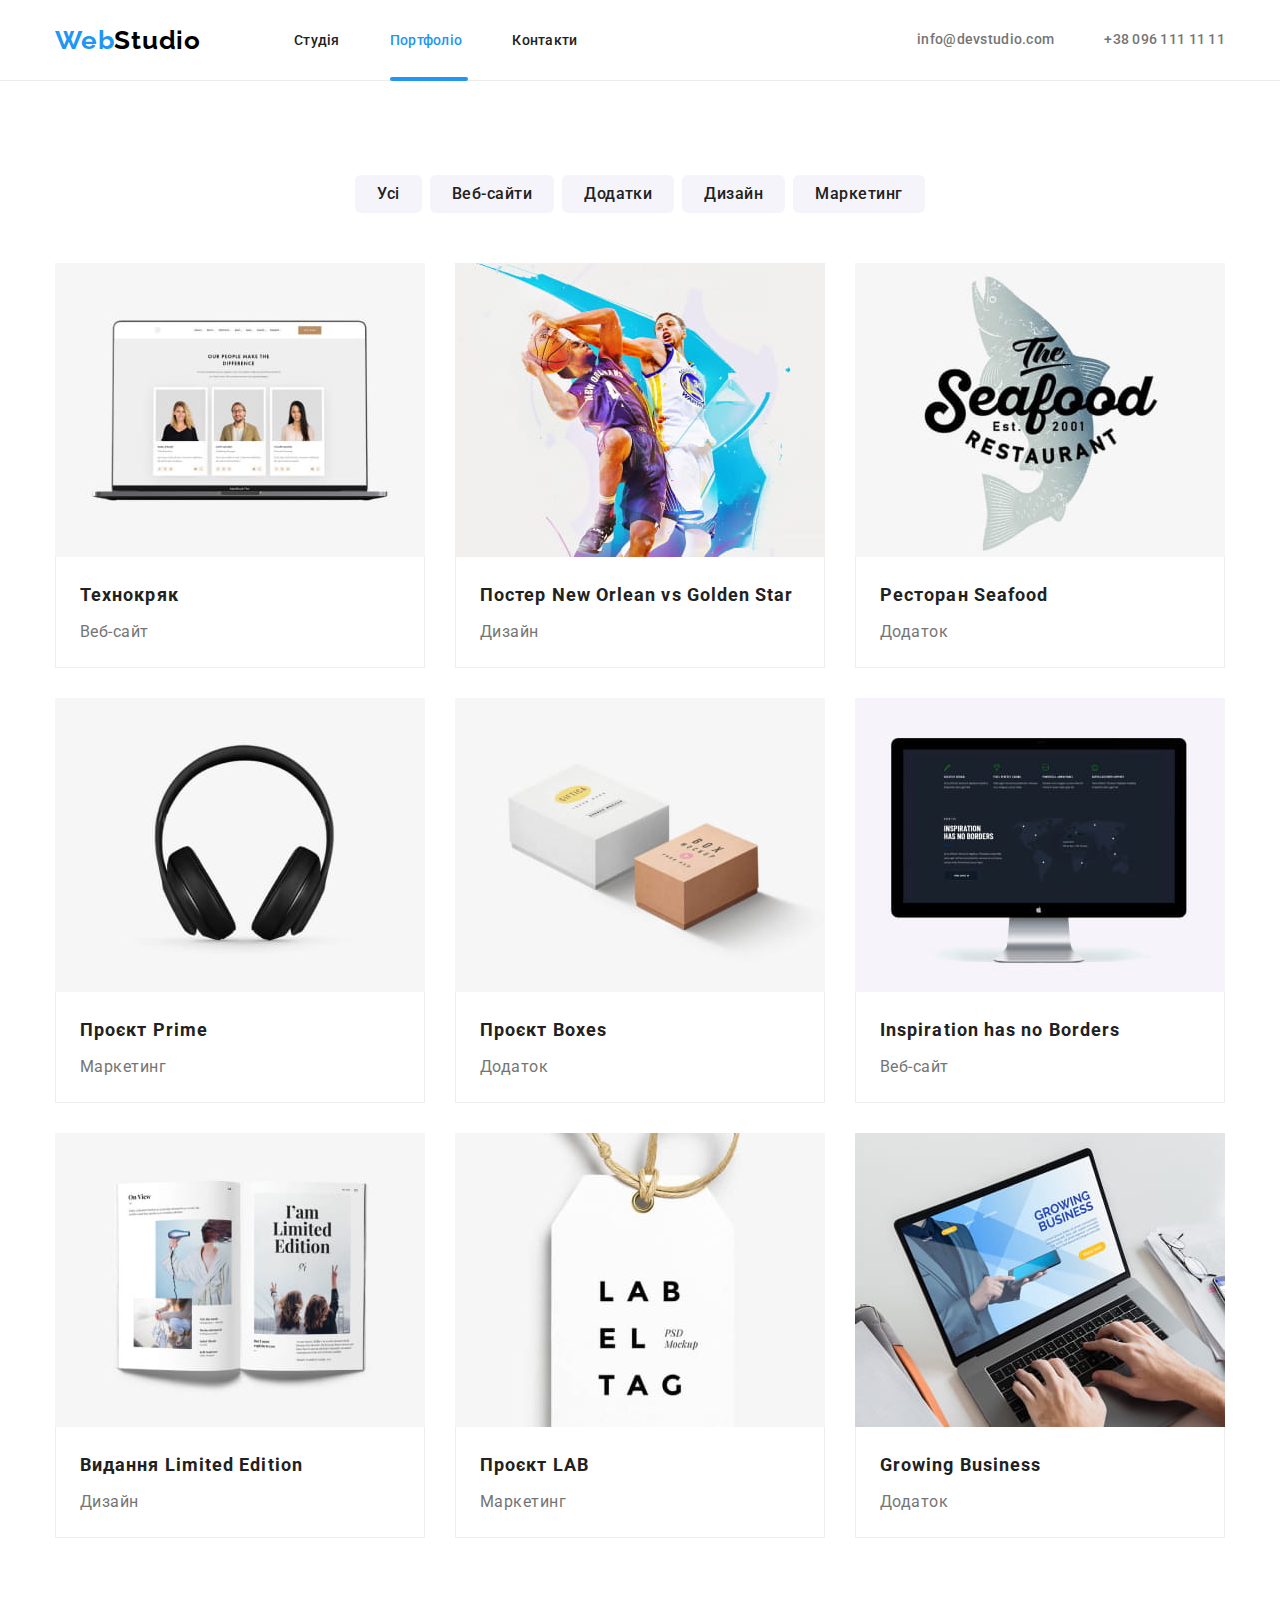
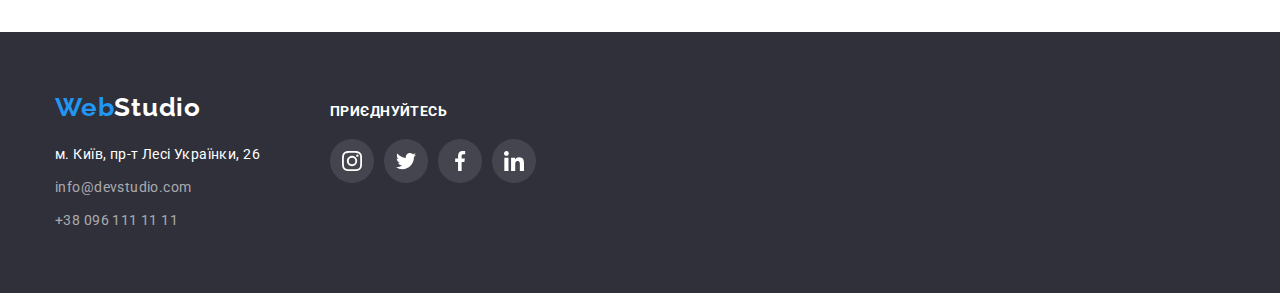
==== portfolio.html @ 5d27ca75 "19.11" ====
<!DOCTYPE html>
<html lang="uk">
<head>
    <meta charset="UTF-8">
    <meta http-equiv="X-UA-Compatible" content="IE=edge">
    <meta name="viewport" content="width=device-width, initial-scale=1.0">
    <title>Портфоліо</title>
    <link href="https://fonts.googleapis.com/css2?family=Raleway:wght@700&family=Roboto:wght@400;500;700;900&display=swap" rel="stylesheet">
    <link rel="stylesheet" href="https://cdnjs.cloudflare.com/ajax/libs/modern-normalize/1.1.0/modern-normalize.css">
    <link rel="stylesheet" href="./styles/style.css">
</head>
<body>
<header class="header">
        <div class="header-container container">
                <nav class="header-nav">
                <a href="./index.html" lang="en" class="header-logo logo"> <span class="header-logo-blue">Web</span><span class="header-logo-black">Studio</span></a>
                 <ul class="header-list list">
                        <li class="header-list-item"><a class="header-list-link link" href="./index.html">Студія</a></li>
                        <li class="header-list-item"><a class="link current header-list-link portfolio-link-nav" href="./portfolio.html">Портфоліо</a></li>
                        <li class="header-list-item"><a class="header-list-link link" href="#">Контакти</a></li>
                </ul>
                </nav>
                <ul class="header-list list">
                        <li class="header-list-contacts list"><a class="header-contacts-link link" href="mailto:info@devstudio.com">info@devstudio.com</a></li>
                        <li class="header-list-contacts list"><a class="header-contacts-link link" href="tel:+380961111111">+38 096 111 11 11</a></li>
                </ul>
        </div>   
</header>
<main>
<!--портфоліо-->
<section class="portfolio">
        <div class="container">
                <h1 class="hiden-title">Портфоліо</h1>
                <ul class="list-buttons-position list">
                    <li class="list-buttons"><button class="portfolio-button " type="button">Усі</button></li>
                    <li class="list-buttons"><button class="portfolio-button " type="button">Веб-сайти</button></li>
                    <li class="list-buttons"><button class="portfolio-button " type="button">Додатки</button></li>
                    <li class="list-buttons"><button class="portfolio-button " type="button">Дизайн</button></li>
                    <li class="list-buttons"><button class="portfolio-button " type="button">Маркетинг</button></li>
                </ul> 
                <ul class="portfolio-project list">
                        <li class="portfolio-project-list"> 
                                <a class="portfolio-project-link" href="#"> 
                                        <div class="portfolio-box">
                                        <img class="portfolio-img" src="./images/portfolio1.jpg" alt="Веб-сайт" width="370">
                                        <div class="portfolio-overlay">
                                                <p>Ресурс пропонує комплексні пропозиції з різним рівнем функціоналу та сервісів. Все це дозволить відвідувачу отримати вичерпні відомості про компанію чи приватну особу.</p>
                                        </div>
                                        </div>
                                        <div class="portfolio-about">
                                                <h2 class="portfolio-title">Технокряк</h2>
                                                <p class="portfolio-type">Веб-сайт</p>
                                        </div>
                                </a>    
                        </li>
                        <li class="portfolio-project-list">
                                <a class="portfolio-project-link" href="#">
                                        <div class="portfolio-box">
                                        <img class="portfolio-img" src="./images/portfolio2.jpg" alt="гравці в басуктбол" width="370">
                                        <div class="portfolio-overlay">
                                                <p>Ресурс пропонує комплексні пропозиції з різним рівнем функціоналу та сервісів. Все це дозволить відвідувачу отримати вичерпні відомості про компанію чи приватну особу.</p>
                                        </div>
                                        </div> 
                                        <div class="portfolio-about">   
                                                <h2 class="portfolio-title" lang="en">Постер New Orlean vs Golden Star</h2>
                                                <p class="portfolio-type">Дизайн</p>
                                        </div>
                                </a>  
                        </li>
                        <li class="portfolio-project-list"> 
                                <a class="portfolio-project-link" href="#">
                                        <div class="portfolio-box">
                                        <img class="portfolio-img" src="./images/portfolio3.jpg" alt="логотип ресторану" width="370">
                                        <div class="portfolio-overlay">
                                                <p>Ресурс пропонує комплексні пропозиції з різним рівнем функціоналу та сервісів. Все це дозволить відвідувачу отримати вичерпні відомості про компанію чи приватну особу.</p>
                                        </div>
                                        </div> 
                                        <div class="portfolio-about">
                                                <h2 class="portfolio-title" lang="en">Ресторан Seafood</h2>
                                                <p class="portfolio-type">Додаток</p>
                                        </div>
                                </a>  
                        </li>
                        <li class="portfolio-project-list"> 
                                <a class="portfolio-project-link" href="#">
                                        <div class="portfolio-box">
                                        <img class="portfolio-img" src="./images/portfolio4.jpg" alt="навушники" width="370">
                                        <div class="portfolio-overlay">
                                                <p>Ресурс пропонує комплексні пропозиції з різним рівнем функціоналу та сервісів. Все це дозволить відвідувачу отримати вичерпні відомості про компанію чи приватну особу.</p>
                                        </div>
                                        </div> 
                                        <div class="portfolio-about">
                                                <h2 class="portfolio-title" lang="en">Проєкт Prime</h2>
                                                <p class="portfolio-type">Маркетинг</p>
                                        </div>
                                </a>   
                        </li>
                        <li class="portfolio-project-list"> 
                                <a class="portfolio-project-link" href="#">
                                        <div class="portfolio-box">
                                        <img class="portfolio-img" src="./images/portfolio5.jpg" alt="дві коробки" width="370">
                                        <div class="portfolio-overlay">
                                                <p>Ресурс пропонує комплексні пропозиції з різним рівнем функціоналу та сервісів. Все це дозволить відвідувачу отримати вичерпні відомості про компанію чи приватну особу.</p>
                                        </div>
                                        </div> 
                                        <div class="portfolio-about">
                                                <h2 class="portfolio-title" lang="en">Проєкт Boxes</h2>
                                                <p class="portfolio-type">Додаток</p>
                                        </div>
                                </a>     
                        </li>
                                <li class="portfolio-project-list"> 
                                <a class="portfolio-project-link" href="#">
                                        <div class="portfolio-box">
                                        <img class="portfolio-img" src="./images/portfolio6.jpg" alt="монітор компютера" width="370">
                                        <div class="portfolio-overlay">
                                                <p>Ресурс пропонує комплексні пропозиції з різним рівнем функціоналу та сервісів. Все це дозволить відвідувачу отримати вичерпні відомості про компанію чи приватну особу.</p>
                                        </div>
                                        </div> 
                                        <div class="portfolio-about">
                                                <h2 class="portfolio-title" lang="en">Inspiration has no Borders</h2>
                                                <p class="portfolio-type">Веб-сайт</p>
                                        </div>
                                </a>       
                        </li>
                        <li class="portfolio-project-list"> 
                                <a class="portfolio-project-link" href="#">
                                        <div class="portfolio-box">
                                        <img class="portfolio-img" src="./images/portfolio7.jpg" alt="книга" width="370">
                                        <div class="portfolio-overlay">
                                                <p>Ресурс пропонує комплексні пропозиції з різним рівнем функціоналу та сервісів. Все це дозволить відвідувачу отримати вичерпні відомості про компанію чи приватну особу.</p>
                                        </div>
                                        </div> 
                                        <div class="portfolio-about">
                                                <h2 class="portfolio-title" lang="en">Видання Limited Edition</h2>
                                                <p class="portfolio-type">Дизайн</p>
                                        </div>
                                </a>       
                        </li>
                        <li class="portfolio-project-list"> 
                                <a class="portfolio-project-link" href="#">
                                        <div class="portfolio-box">
                                        <img class="portfolio-img" src="./images/portfolio8.jpg" alt="бірка" width="370">
                                        <div class="portfolio-overlay">
                                                <p>Ресурс пропонує комплексні пропозиції з різним рівнем функціоналу та сервісів. Все це дозволить відвідувачу отримати вичерпні відомості про компанію чи приватну особу.</p>
                                        </div>
                                        </div> 
                                        <div class="portfolio-about">
                                                <h2 class="portfolio-title" lang="en">Проєкт LAB</h2>
                                                <p class="portfolio-type">Маркетинг</p>
                                        </div>
                                </a>       
                        </li>
                        <li class="portfolio-project-list"> 
                                <a class="portfolio-project-link" href="#">
                                        <div class="portfolio-box">
                                        <img class="portfolio-img" src="./images/portfolio9.jpg" alt="компютер" width="370">
                                        <div class="portfolio-overlay">
                                                <p>Ресурс пропонує комплексні пропозиції з різним рівнем функціоналу та сервісів. Все це дозволить відвідувачу отримати вичерпні відомості про компанію чи приватну особу.</p>
                                        </div> 
                                        </div> 
                                        <div class="portfolio-about">
                                                <h2 class="portfolio-title" lang="en">Growing Business</h2>
                                                <p class="portfolio-type">Додаток</p>
                                        </div>
                                </a> 
                        </li> 
                </ul>
    </div>
</section>
</main>  
<!--контактні дані  --> 
<footer class="footer">
        <div class="container">
           <div class="container-address">
               <a href="./index.html" class="footer-logo logo"> <span class="footer-logo-blue">Web</span><span class="footer-logo-white">Studio</span></a>
               <address class="footer-contacts">
                    <ul class="footer-contacts-list list link">
                       <li class="footer-contacts-list-item">
                           <a class="footer-link-addres link" href="https://goo.gl/maps/AmwkQ84V7P5JWg967" target="_blank" rel="noopener noreferrer nofollow">м. Київ, пр-т Лесі Українки, 26</a>
                       </li>
                       <li class="footer-contacts-list-item">
                           <a class="footer-link-mail link" href="mailto:info@devstudio.com">info@devstudio.com</a>
                       </li>
                       <li class="footer-contacts-list-item">
                           <a class="footer-link-tel link" href="tel:+380961111111">+38 096 111 11 11</a>
                       </li>
                   </ul>
               </address>
           </div>
           <div class="container-social">
               <h2 class="social-section-title">приєднуйтесь</h2>
               <ul class="footer-social-icons list">
               <li class="footer-social-list list">
                   <a href="#" class="footer-social-link link">
                   <svg class="footer-social-icon" width="20" height="20">
                       <use href="./images/icons.svg#icon-instagram" ></use>
                   </svg>
               </a></li>
               <li class="footer-social-list list">
                   <a href="#" class="footer-social-link link">
                   <svg class="footer-social-icon" width="20" height="20">
                       <use href="./images/icons.svg#icon-twitter" ></use>
                   </svg>
               </a></li>
               <li class="footer-social-list list">
                   <a href="#" class="footer-social-link link">
                   <svg class="footer-social-icon" width="20" height="20">
                       <use href="./images/icons.svg#icon-facebook" ></use>
                   </svg>
               </a></li>
               <li class="footer-social-list list">
                   <a href="#" class="footer-social-link link">
                   <svg class="footer-social-icon" width="20" height="20">
                       <use href="./images/icons.svg#icon-linkedin" ></use>
                   </svg>
               </a></li>
               </ul>
           </div> 
       </div>    
       </footer>
</body>
</html>
---- styles/style.css ----
:root {
--logo-web:  #2196F3;
--header-logo-studio:hsl(0, 0%, 0%);
--footer-logo-studio:#FFFFFF;
--text-color:#212121;
--text-color-2: #757575;
--header-color: #ECECEC;
--banner-background-color: #C4C4C4;
--nav-color: #2196F3;
--banner-text: #FFFFFF;
--button-color: #F5F4FA;
--footer-contacts-link:rgba(255, 255, 255, 0.6);
--footer-addres:#FFFFFF;
--team-background-color: #F5F4FA;
--background-color:#FFFFFF;
--footer-background-color: #2F303A;
--social-icon:#AFB1B8;
--social-icon-footer:#FFFFFF;
}

img {
    display: block;}

body {
    font-family: 'Roboto', sans-serif;
    color: var(--text-color);
    background-color:var(--background-color);}
h1, h2, h3, h4, h5, h6, ul, li, p {
    margin-top: 0px;
    margin-bottom: 0px ;}
.container {
  width: 1200px;
  margin-left: auto;
  margin-right: auto;
  padding-left: 15px;
  padding-right: 15px;}

/*хедер*/
.header-container {
    display: flex;
    align-items: center;}
.header {
    border-bottom: 1px solid #ECECEC;}
.header-nav {
    display: flex;
    align-items: center;} 
.link.current {
    color: var(--nav-color);}

.studio-link-nav::after {
    content: " ";
    display: block;
    position: absolute;
    width: 48px;
    height: 4px;
    margin-top: 30px;
    border-radius:2px;
    background-color: var(--nav-color);}
.portfolio-link-nav::after {
    content: " ";
    display: block;
    position: absolute;
    width: 78px;
    height: 4px;
    margin-top: 28px;
    border-radius:2px;
    background-color: var(--nav-color);}
/*логотип*/  
.logo {
    font-family: 'Raleway', sans-serif;
    font-weight: 700;
    font-size: 26px;
    line-height: 1.19;
    letter-spacing: 0.03em;
    text-decoration: none;}
.header-logo-blue {
    color: var(--logo-web);}
.header-logo-black{
    color: var(--header-logo-studio);
    margin-right: 93px;}
.footer-logo-white {
    color: var(--footer-logo-studio)}

.list {
    list-style: none;
    padding-left: 0px;}
.link {
    list-style: none;
    text-decoration: none;
    font-style: normal;
    padding-left: 0px;}
.header-list  {
    display: flex;
    align-items: center;
    margin: 0px 0px;
    margin-left: auto;}
.header-list-item:not(:first-child) {
    margin-left: 50px;}
.header-list-contacts:not(:first-child) {
    margin-left: 50px;}
.header-list-link {
    font-weight: 500;   
    font-size: 14px;
    line-height: 1.14;
    letter-spacing: 0.02em;
    color: var(--text-color);
    padding-top: 32px;
    padding-bottom: 32px;
    transition: color 250ms cubic-bezier(0.4, 0, 0.2, 1);}
.header-contacts-link {
    font-weight: 500;   
    font-size: 14px;
    line-height: 1.14;
    letter-spacing: 0.02em;
    color: var(--text-color-2);
    padding-top: 32px;
    padding-bottom: 32px;
    transition: color 250ms cubic-bezier(0.4, 0, 0.2, 1);}

.social-ikon-mail {
    width: 16px;
    height: 12px;
    margin-right: 10px;
    fill:currentColor;}
.social-ikon-tel {
    width: 10px;
    height: 16px;
    margin-right: 10px;
    fill:currentColor;}
.header-list-contacts {
    display: flex;
    align-items: center;
    text-align: center;
    white-space: nowrap;}
.header-list-link:hover, .header-list-link:focus {
    color:var(--nav-color);
    }
.header-contacts-link:hover, .header-contacts-link:focus {
    color:var(--nav-color);
    }

/*банер*/
.banner {
    background-color: var(--banner-background-color);
    background-image: linear-gradient(rgba(47, 48, 58, 0.4), rgba(47, 48, 58, 0.4)),
    url(../images/bg-banner.jpg);
    background-size: cover;
    background-repeat: no-repeat;
    width: 1600px;
    padding-top: 200px;
    padding-bottom: 200px;
    margin-left: auto;
    margin-right: auto;}
.banner-title { 
    font-weight: 900;
    font-size: 44px;
    line-height: 1.36;
    color: var(--banner-text);
    text-transform: uppercase;
    max-width: 696px;
    text-align: center;
    margin-left: auto;
    margin-right: auto;}
.banner-button {
    font-family: inherit;
    font-weight: 700;
    font-size: 16px;
    line-height: 1.88;
    text-align: center;
    letter-spacing: 0.06em;
    color: var(--banner-text);
    background-color: var(--nav-color);
    border: 1px solid var(--nav-color);
    border-radius: 4px;
    padding: 10px 32px;
    cursor: pointer;
    display: flex;
    align-items: center;
    margin-top: 30px;
    margin-left: auto;
    margin-right: auto;
    transition: background-color 250ms cubic-bezier(0.4, 0, 0.2, 1),
                box-shadow 250ms cubic-bezier(0.4, 0, 0.2, 1);}
.banner-button:hover, .banner-button:focus {
    background-color: #188CE8;
    box-shadow: 0px 4px 4px rgba(0, 0, 0, 0.15);
    }

/*наші особливості*/
.hiden-title {
    position: absolute;
    white-space: nowrap;
    width: 1px;
    height: 1px;
    overflow: hidden;
    border: 0;
    padding: 0;
    clip: rect(0 0 0 0);
    clip-path: inset(50%);
    margin: -1px;}

.features {
    padding-top: 94px;
    padding-bottom: 94px;}
.features-list {
    display: flex;
    align-items: flex-start;}
.features-list-item {
    max-width: 270px;
align-items: center;
justify-items: center;
}
.features-list-item:not(:first-child)  {
    margin-left: 30px;}
.features-icon {
   height: 120px;
   display: flex;
   align-items: center;
   justify-content: center;
   background-color: var(--team-background-color);
   margin-bottom: 30px;}
.features-list-name {
    font-weight: 700;
    font-size: 14px;
    line-height: calc(16/14);
    letter-spacing: 0.03em;
    text-transform: uppercase;
    margin-bottom: 10px;}
.features-list-description{
    font-size: 14px;
    line-height: 1.71;
    letter-spacing: 0.03em;
    color: var(--text-color-2);}

/*чим ми займаємось*/
.projects {
    padding-bottom: 94px;}
.projects-list{
    display: flex;}
.section-title {
    font-weight: 700;
    font-size: 36px;
    line-height: 1.17;
    text-align: center;
    letter-spacing: 0.03em;
    margin-bottom: 50px;}
.projects-list-item:first-child {
    margin-right: 30px;}
.projects-list-item:last-child {
    margin-left: 30px;}
.projects-list-item {
    position: relative;
    
}
.projects-overlay {
    position: absolute;
    bottom: 0;
    width: 100%;
    height: 70px;
    display: flex;
    align-items: center;
    justify-content: center;
    background-color:rgba(47, 48, 58, 0.8);
}
.projects-overlay > p {
    font-weight: 700;
    font-size: 14px;
    line-height: 1.14;
    letter-spacing: 0.03em;
    text-transform: uppercase;
    color: var(--banner-text);
}
/*команда*/
.team {
    background-color:var(--team-background-color);      
    padding-top: 94px;
    padding-bottom: 94px;}
.section-title{
    margin-bottom: 50px;}
.team-members {
    display: flex;}
.team-members-list {
    background-color: #FFFFFF;
    box-shadow: 0px 1px 3px rgba(0, 0, 0, 0.12), 0px 1px 1px rgba(0, 0, 0, 0.14), 0px 2px 1px rgba(0, 0, 0, 0.2);
    border-radius: 0px 0px 4px 4px;
    border-radius: 5px;
    text-align: center;
    flood-color: rgba(168, 166, 166, 0.547);}

.team-members .social-icons{
    display: flex;
    justify-content: center;
    }
.team-members .team-social:not(:last-child) {
    margin-right: 10px;
}
.team-members .social-link{
    width: 44px;
    height: 44px; 
    border-radius: 50%;
    display: flex;
    justify-content: center;
    align-items: center;
    color: var(--social-icon);
    transition: color 250ms cubic-bezier(0.4, 0, 0.2, 1), 
                background-color 250ms cubic-bezier(0.4, 0, 0.2, 1);}
.team-members .social-icon{
    fill: currentColor;}
.team-members .social-link:hover, .team-members .social-link:focus {
    background-color: var(--nav-color);
    border-radius: 50%;
    color: var(--button-color);
    }
.photo {
    border-radius: 2px;}
.teem-members-about {
    padding-top: 30px;
    padding-bottom: 30px;}
.team-members-list:not(:first-child)  {
    margin-left: 30px;}
.team-members-item{
    text-decoration: none;}
.employee-name {
    color: var(--text-color);
    font-weight: 500;
    font-size: 16px;
    line-height: calc(19/16);
    letter-spacing: 0.03em;}
.employee-position {
    color: var(--text-color-2);
    font-size: 16px;
    line-height: calc(19/16);
    letter-spacing: 0.03em;
    color: var(--text-color-2);
    margin-top: 10px;
    margin-bottom: 16px;}

/*Постійні клієнти*/
.client {
    padding-top: 94px;
    padding-bottom: 94px;}
.client-list {  
display: flex;
padding-left: auto;}
.section-title {
    margin-bottom: 50px;}
.client-list-item:not(:last-child) {
    margin-right: 30px;}
.client-link{
    width: 170px;
    height: 92px;
    display: flex;
    align-items: center;
    justify-content: center;
    border: 1px solid #AFB1B8;
    border-radius: 4px;
    color: var(--social-icon);
    transition: color 250ms cubic-bezier(0.4, 0, 0.2, 1);}
.client-link:hover, .client-link:focus {
    border: 1px solid #2196F3;
    color: var(--nav-color);
    }
.client-icon {
    fill: currentColor;}
/*футер студія */
.footer {
    background-color: var(--footer-background-color);
    padding-top: 60px;
    padding-bottom: 60px;}
.footer .container {
    display: flex;
    align-items: baseline;
}
.container-address{
    margin-right: 70px;}
.footer-logo-blue {
    color: var(--logo-web);}
address {
    margin-top: 20px;}
.footer-contacts-list-item:not(:last-child) {
    margin-bottom: 9px;}
.footer-contacts {
    font-size: 14px;
    line-height: 1.71;
    letter-spacing: 0.03em;}
.footer-link-mail, .footer-link-tel {
    color: var(--footer-contacts-link);
    transition: color 250ms cubic-bezier(0.4, 0, 0.2, 1);}
.footer-link-addres {
    color: var(--footer-addres);
    transition: color 250ms cubic-bezier(0.4, 0, 0.2, 1);}
.footer-link-mail:hover, .footer-link-mail:focus {
    color:var(--nav-color)}
.footer-link-addres:hover, .footer-link-addres:focus {
    color:var(--nav-color)}
.footer-link-tel:hover, .footer-link-tel:focus {
    color:var(--nav-color)}

.container-social {
    display: flex;
    flex-direction: column; }
.social-section-title {
    font-family: 'Roboto';
    font-weight: 700;
    font-size: 14px;
    line-height: calc(16/14);
    letter-spacing: 0.03em;
    text-transform: uppercase;
    color: var(--footer-addres);
    margin-bottom: 20px;}
.footer-social-icons {
    display: flex;
   justify-content: center;
   align-items: center;}
.footer-social-list {
    background: rgba(255, 255, 255, 0.1);
    border-radius: 50%;}
.footer-social-list:not(:first-child) {
margin-left: 10px;}
.footer-social-link {
    width: 44px;
    height: 44px;
    fill: var(--social-icon-footer);
    align-items: center;
    display: flex;
    justify-content: center;
    transition: background-color 250ms cubic-bezier(0.4, 0, 0.2, 1);
    border-radius: 50%;}
.footer-social-link:hover, .footer-social-link:focus {
    background-color: var(--nav-color);
   }    


/*портфоліо*/
.portfolio {
    padding-top: 94px;
    padding-bottom: 94px;}
.list-buttons-position {
    display: flex;
    justify-content: center;
    margin-bottom: 50px;}
.list-buttons:not(:first-child)  {
    margin-left: 8px;}
.portfolio-button {
    font-family: inherit;
    font-weight: 500;
    font-size: 16px;
    line-height: 1.62;
    text-align: center;
    letter-spacing: 0.03em;
    color: var(--text-color);
    background-color: var(--button-color);
    cursor: pointer;
    padding: 6px 22px 6px 22px;
    border-radius: 6px;
    border: none;
    transition: background-color 250ms cubic-bezier(0.4, 0, 0.2, 1),
                color 250ms cubic-bezier(0.4, 0, 0.2, 1),
                box-shadow 250ms cubic-bezier(0.4, 0, 0.2, 1);}
.portfolio-button:hover, .portfolio-button:focus {
    background-color:var(--nav-color);
    color: var(--banner-text);
    box-shadow: 0px 1px 1px rgba(0, 0, 0, 0.12), 
                0px 4px 4px rgba(0, 0, 0, 0.06), 
                1px 4px 6px rgba(0, 0, 0, 0.16);}

.portfolio-project {
    display: flex;
    flex-wrap: wrap;}
.portfolio-project-list {
    list-style: none;}
.portfolio-project-link {
    display: block;
    text-decoration: none;
    color: var(--text-color);
    transition:box-shadow 250ms cubic-bezier(0.4, 0, 0.2, 1);}
.portfolio-project-link:hover, .portfolio-project-link:focus {
    box-shadow: 0px 1px 1px rgba(0, 0, 0, 0.12), 
                0px 4px 4px rgba(0, 0, 0, 0.06), 
                1px 4px 6px rgba(0, 0, 0, 0.16);}

.portfolio-project-list:nth-child(2) {
    margin-right: 30px;
    margin-left: 30px;}
.portfolio-project-list:nth-child(5) {
    margin-right: 30px;
    margin-left: 30px;}
.portfolio-project-list:nth-child(8) {
    margin-right: 30px;
    margin-left: 30px;}
.portfolio-project-list:nth-child(6) {
    margin-top: 30px;
    margin-bottom: 30px;}
.portfolio-project-list:nth-child(4) {
    margin-top: 30px;
    margin-bottom: 30px;}
.portfolio-project-list:nth-child(5) {
    margin-top: 30px;
    margin-bottom: 30px;}

.portfolio-title {
    font-weight: 700;
    font-size: 18px;
    line-height: calc(36/18);
    letter-spacing: 0.06em;
    margin-bottom: 4px;}
.portfolio-type {
    color: var(--text-color-2);
    font-weight: 400;
    font-size: 16px;
    line-height: 1.88;
    letter-spacing: 0.03em;}
.portfolio-about {
    padding-top: 20px;
    padding-bottom: 20px;
    padding-left: 24px;
    padding-right: 24px;
    border-left: 1px solid #EEEEEE;
    border-right: 1px solid #EEEEEE;
    border-bottom: 1px solid #EEEEEE;}

.portfolio-box {
    position: relative;
    overflow: hidden;}
.portfolio-overlay {
    position: absolute;
    top: 0;
    width: 100%;
    height: 101%;
    background-color: rgba(33, 150, 243, 0.9);
    transition-property: transform;
    transform: translateY(100%);
    transition: transform 250ms cubic-bezier(0.4, 0, 0.2, 1);
    }
.portfolio-overlay > p {
    font-family: 'Roboto';
    font-weight: 400;
    font-size: 18px;
    line-height: 1.56;
    letter-spacing: 0.03em;
    color: var(--banner-text);
    padding: 63px 24px;}

.portfolio-project-link:hover .portfolio-overlay {
        transform: translateY(0);}

/*модалка*/
.modal-backdrop {
    position: fixed;
    width: 100%;
    height: 100%;
    left: 0px;
    top: 0px;
    background: rgba(0, 0, 0, 0.2);
    opacity: 1;
    transition: opacity 250ms cubic-bezier(0.4, 0, 0.2, 1);}
.is-hidden {
    visibility: hidden;
    opacity: 0;
    pointer-events: none;}
  .modal-backdrop.is-hidden .modal {
    transform: rotate(-180deg);}
  .modal {
    position: absolute;
    top: 50%;
    left: 50%;
    transform: translate(-50%, -50%);
    width: 528px;
    height: 581px;
    background-color: #FFFFFF;
    transition: transform 250ms cubic-bezier(0.4, 0, 0.2, 1);}

.modal .close-sign {
    position: absolute;
    cursor: pointer;
    top:8px;
    right:8px;
    width: 30px;
    height: 30px; 
    border-radius: 50%;
    background: transparent;
    border: 1px solid rgba(0, 0, 0, 0.1);
    color: #000000;
    display: flex;
    justify-content: center;
    align-items: center;
    transition:  color 250ms cubic-bezier(0.4, 0, 0.2, 1);}
.modal-icon {
    fill: currentColor;}
.modal .close-sign:hover, .modal .close-sign:focus {
    color: var(--nav-color);}

.modal-form {
    padding: 40px;
}

.modal-input {
    border: 1px solid rgba(33, 33, 33, 0.2);
    border-radius: 4px; 
    width: 100%;
    height: 40px;  
    display: flex;
    padding: 11px;  
    margin-bottom: 10px;
    margin-top: 4px;
}
.modal-input:hover, .modal-input:focus {
    border: 1px solid #2196F3;
    transition: transform 250ms cubic-bezier(0.4, 0, 0.2, 1);
}
.modal-input::placeholder {
    font-family: 'Roboto';
    font-weight: 400;
    font-size: 12px;
    line-height: calc(14/12);
    letter-spacing: 0.01em;
    color: rgba(117, 117, 117, 0.5);
    
}
.modal-input-coment {
    height: 120px;
    padding: 12px 16px;
    resize: none;
}
.form-button {
    margin-top: 30px;
}
.modal-form .form-name {
font-family: 'Roboto';
font-weight: 700;
font-size: 20px;
line-height: calc(23/20);
text-align: center;
letter-spacing: 0.03em;
}
.input-label {  
font-family: 'Roboto';
font-weight: 400;
font-size: 12px;
line-height: calc(14/12);
letter-spacing: 0.01em;
color: var(--text-color-2);
}
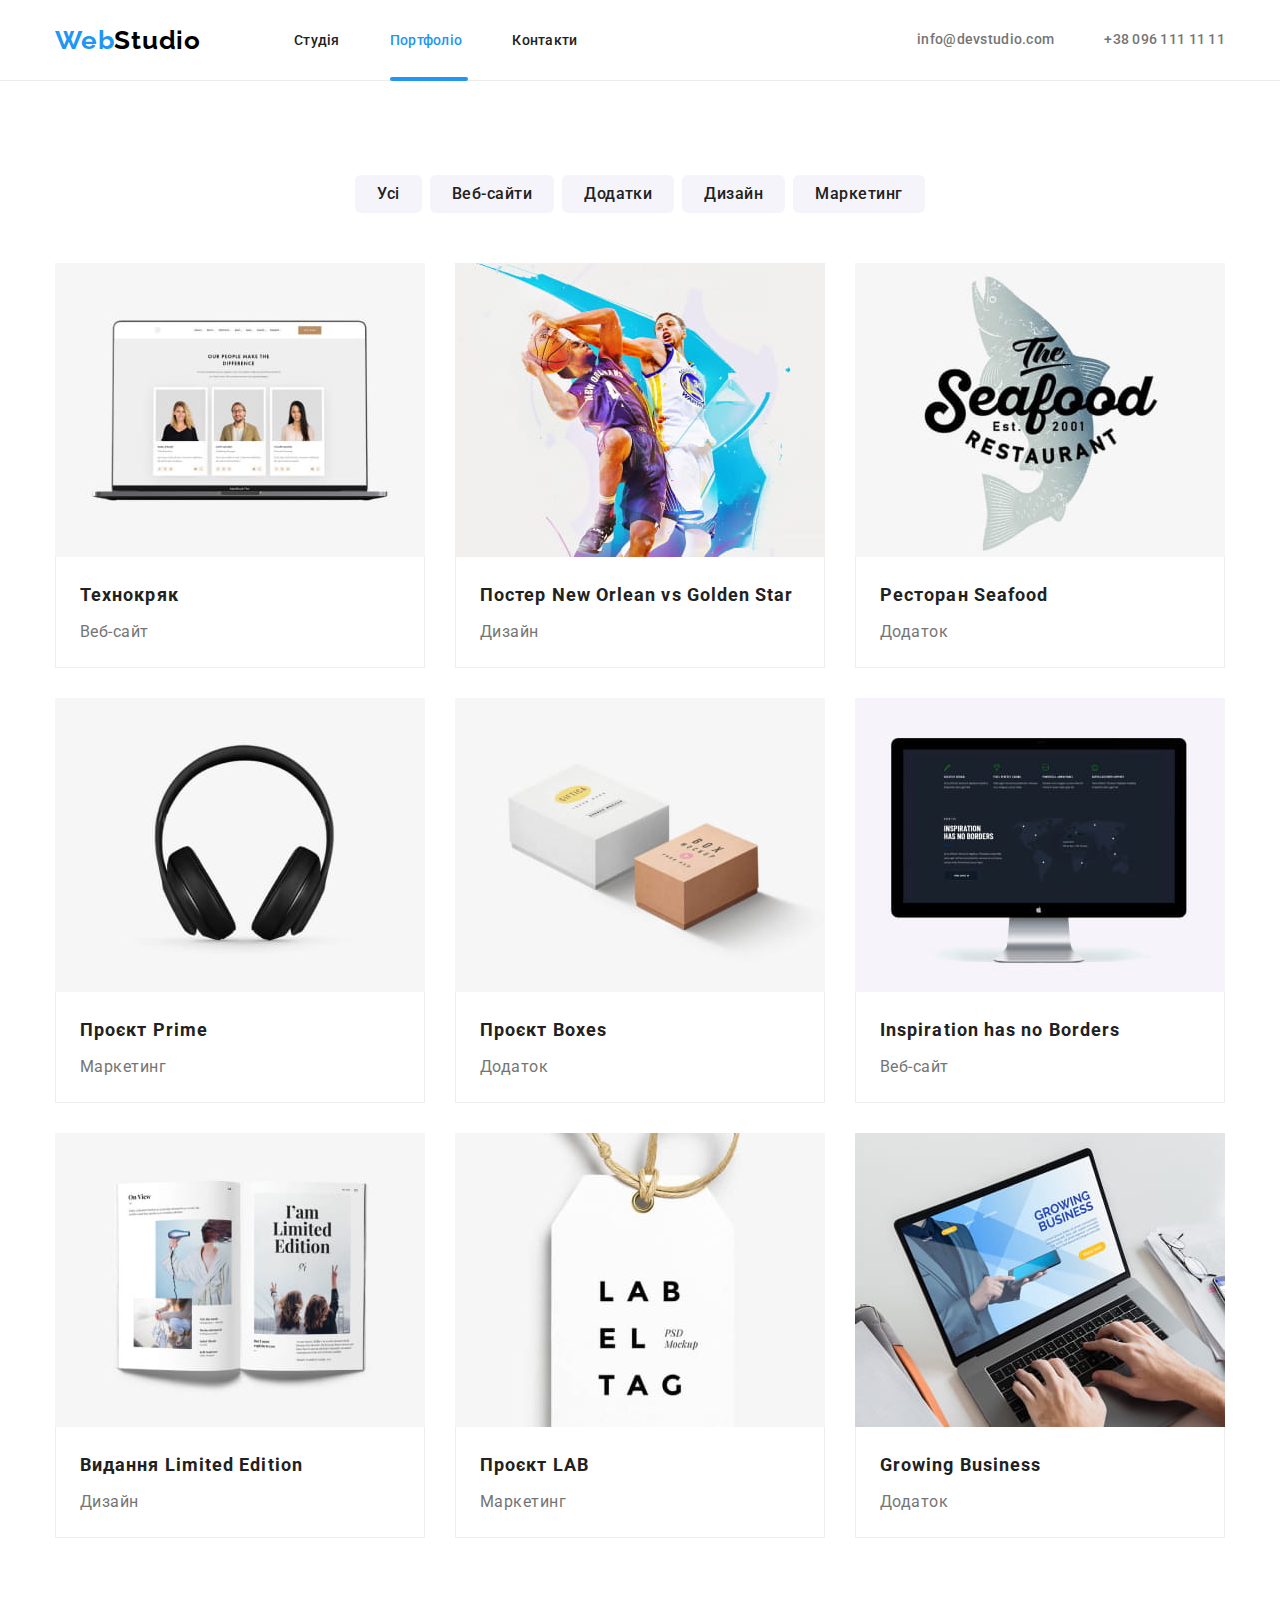
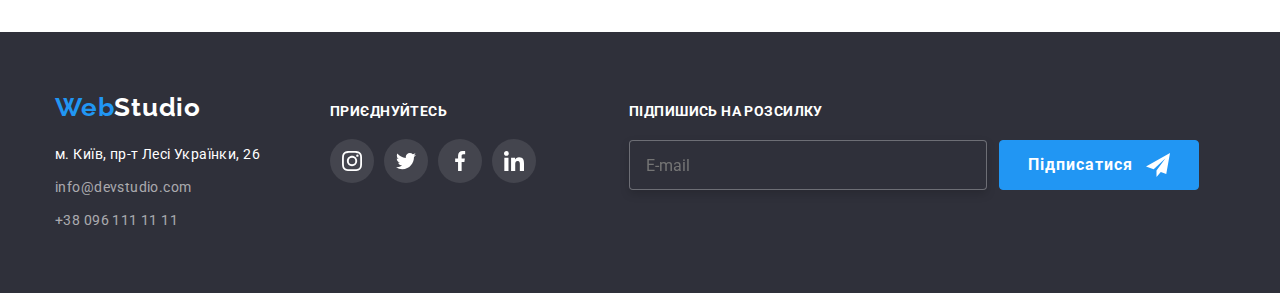
==== commit 1bb41592: "20.11.2022-2" ====
--- a/portfolio.html
+++ b/portfolio.html
@@ -216,7 +216,17 @@
                    </svg>
                </a></li>
                </ul>
-           </div> 
+           </div>
+           <div class="container-mailing-list">
+                <h2 class="mailing-list-title">підпишись на розсилку</h2>
+                <form name="user-mail" class="email-input">
+                    <input name="user-mail" type="email" placeholder="E-mail" class="mailing-input">
+                    <button type="submit" class="footer-mailing-button">
+                        <span class="mailing-button-title">Підписатися</span>
+                        <svg class="footer-mailing-icon" width="24" height="24"><use href="./images/icons.svg#icon-telegram"></use></svg>  
+                    </button>
+                </form>
+            </div>   
        </div>    
        </footer>
 </body>
--- a/styles/style.css
+++ b/styles/style.css
@@ -427,8 +427,78 @@
     transition: background-color 250ms cubic-bezier(0.4, 0, 0.2, 1);
     border-radius: 50%;}
 .footer-social-link:hover, .footer-social-link:focus {
-    background-color: var(--nav-color);
-   }    
+    background-color: var(--nav-color);}
+    
+.container-mailing-list {
+    display: flex;
+    flex-direction: column;
+    padding-left: 93px;
+}
+.mailing-list-title {
+    font-family: 'Roboto';
+    font-weight: 700;
+    font-size: 14px;
+    line-height: 1.14;
+    letter-spacing: 0.03em;
+    text-transform: uppercase;
+    color: var(--footer-addres);
+    margin-bottom: 20px;
+}
+.email-input {
+    display: flex;
+}
+.mailing-input {
+    width: 358px;
+    height: 50px;
+    background-color: var(--footer-background-color);
+    border: 1px solid rgba(255, 255, 255, 0.3);
+    filter: drop-shadow(0px 4px 4px rgba(0, 0, 0, 0.15));
+    border-radius: 4px;
+    margin-right: 12px;
+    padding-top: 15px;
+    padding-bottom: 15px;
+    padding-left: 16px;
+    transition: border 250ms cubic-bezier(0.4, 0, 0.2, 1);
+    outline: none;
+    cursor: pointer;}
+.mailing-input:focus {
+    border: 1px solid #2196F3;}
+.footer-mailing-button {
+    width: 200px;
+    height: 50px;
+    border: 1px solid #2196F3;
+    background: #2196F3;
+    border-radius: 4px;
+    padding: 10px 28px;
+    display: flex;
+    align-items: center;
+    transition: background-color 250ms cubic-bezier(0.4, 0, 0.2, 1),
+                box-shadow 250ms cubic-bezier(0.4, 0, 0.2, 1);
+    position: relative; 
+    cursor: pointer;
+}
+.mailing-button-title {
+    font-family: 'Roboto';
+    font-weight: 700;
+    font-size: 16px;
+    line-height: 1.88;
+    letter-spacing: 0.06em;
+    color: var(--footer-addres);
+}
+.footer-mailing-button:hover, .footer-mailing-button:focus{
+    box-shadow: 0px 4px 4px rgba(0, 0, 0, 0.15);
+    background-color: #188CE8;
+}
+.footer-mailing-icon {
+    width: 24px;
+    height: 24px;
+    top: 50%;
+    transform: translateY(-50%);
+    right: 28px;
+    fill: #FFFFFF;
+    position: absolute;
+    margin-left: 10px;
+}
 
 
 /*портфоліо*/
@@ -591,9 +661,7 @@
     color: var(--nav-color);}
 
 .modal-form {
-    padding: 40px;
-}
-
+    padding: 40px;}
 .modal-input {
     border: 1px solid rgba(33, 33, 33, 0.2);
     border-radius: 4px; 
@@ -601,43 +669,112 @@
     height: 40px;  
     display: flex;
     padding: 11px;  
-    margin-bottom: 10px;
-    margin-top: 4px;
-}
-.modal-input:hover, .modal-input:focus {
-    border: 1px solid #2196F3;
-    transition: transform 250ms cubic-bezier(0.4, 0, 0.2, 1);
-}
+    padding-left: 30px;
+    cursor: pointer;
+    outline: none;
+    transition:  border 250ms cubic-bezier(0.4, 0, 0.2, 1),
+                fill 250ms cubic-bezier(0.4, 0, 0.2, 1);;}
+.modal-input:focus {
+    border: 1px solid #2196F3;}
+.modal-input:focus + .input-icon {
+    fill: var(--nav-color);}
 .modal-input::placeholder {
     font-family: 'Roboto';
     font-weight: 400;
     font-size: 12px;
-    line-height: calc(14/12);
+    line-height: 1.17;
     letter-spacing: 0.01em;
-    color: rgba(117, 117, 117, 0.5);
-    
-}
+    color: rgba(117, 117, 117, 0.5);}
 .modal-input-coment {
     height: 120px;
     padding: 12px 16px;
-    resize: none;
-}
-.form-button {
-    margin-top: 30px;
-}
-.modal-form .form-name {
+    resize: none;}
+.form-name {
 font-family: 'Roboto';
 font-weight: 700;
 font-size: 20px;
-line-height: calc(23/20);
+line-height: 1.15;
 text-align: center;
 letter-spacing: 0.03em;
-}
+display: block;
+margin-bottom: 12px;}
 .input-label {  
 font-family: 'Roboto';
 font-weight: 400;
 font-size: 12px;
-line-height: calc(14/12);
+line-height: 1.17;
 letter-spacing: 0.01em;
-color: var(--text-color-2);
-}+color: var(--text-color-2);}
+.modal-input-line {
+    margin-bottom: 10px;
+}
+.input-wrapper {
+    position: relative;   
+    margin-top: 4px;}
+.modal-textarea {
+    margin-bottom: 20px;
+    margin-top: 4px; }
+.input-icon {
+    position: absolute;
+    left: 5px;
+    top: 50%;
+    transform: translateY(-50%);
+    fill:#212121;}
+.modal-checkbox-label, .modal-link {
+    font-family: 'Roboto';
+    font-weight: 400;
+    font-size: 14px;
+    line-height: 1.71;
+    letter-spacing: 0.03em;}
+.modal-checkbox-label {
+    color: var(--text-color-2);}
+.modal-link {
+    text-decoration-line: underline;
+    color: var(--nav-color);}
+.form-button {
+    font-family:'Roboto';
+    font-weight: 700;
+    font-size: 16px;
+    line-height: 1.88;
+    text-align: center;
+    letter-spacing: 0.06em;
+    color: var(--banner-text);
+    background-color: var(--nav-color);
+    border: 1px solid var(--nav-color);
+    height: 50px;
+    width: 200px;
+    border-radius: 4px;
+    padding: 10px 52px;
+    cursor: pointer;
+    display: flex;
+    align-items: center;
+    margin-left: auto;
+    margin-right: auto;
+    transition: background-color 250ms cubic-bezier(0.4, 0, 0.2, 1),
+                box-shadow 250ms cubic-bezier(0.4, 0, 0.2, 1);}
+.form-button:hover, .form-button:focus {
+    background-color: #188CE8;
+    box-shadow: 0px 4px 4px rgba(0, 0, 0, 0.15);}
+.modal-checkbox {
+    margin-bottom: 30px;
+}
+.modal-checkbox-label {
+    display: flex;
+    align-items: center;
+}
+.modal-checkbox-label .icon-wrapper {
+    width: 16px;
+    height: 15px;
+    border: 2px solid #212121;
+    border-radius: 2px;
+    margin-right: 7px;
+    display: flex;
+    align-items: center;
+    justify-content: center;}
+.modal-checkbox-label .checkbox-icon {
+    fill: transparent;}
+.modal-checkbox input:checked + .modal-checkbox-label .icon-wrapper {
+    border: none;
+    background-color: var(--nav-color);}
+.modal-checkbox input:checked + .modal-checkbox-label .checkbox-icon {
+   fill: var(--banner-text);}